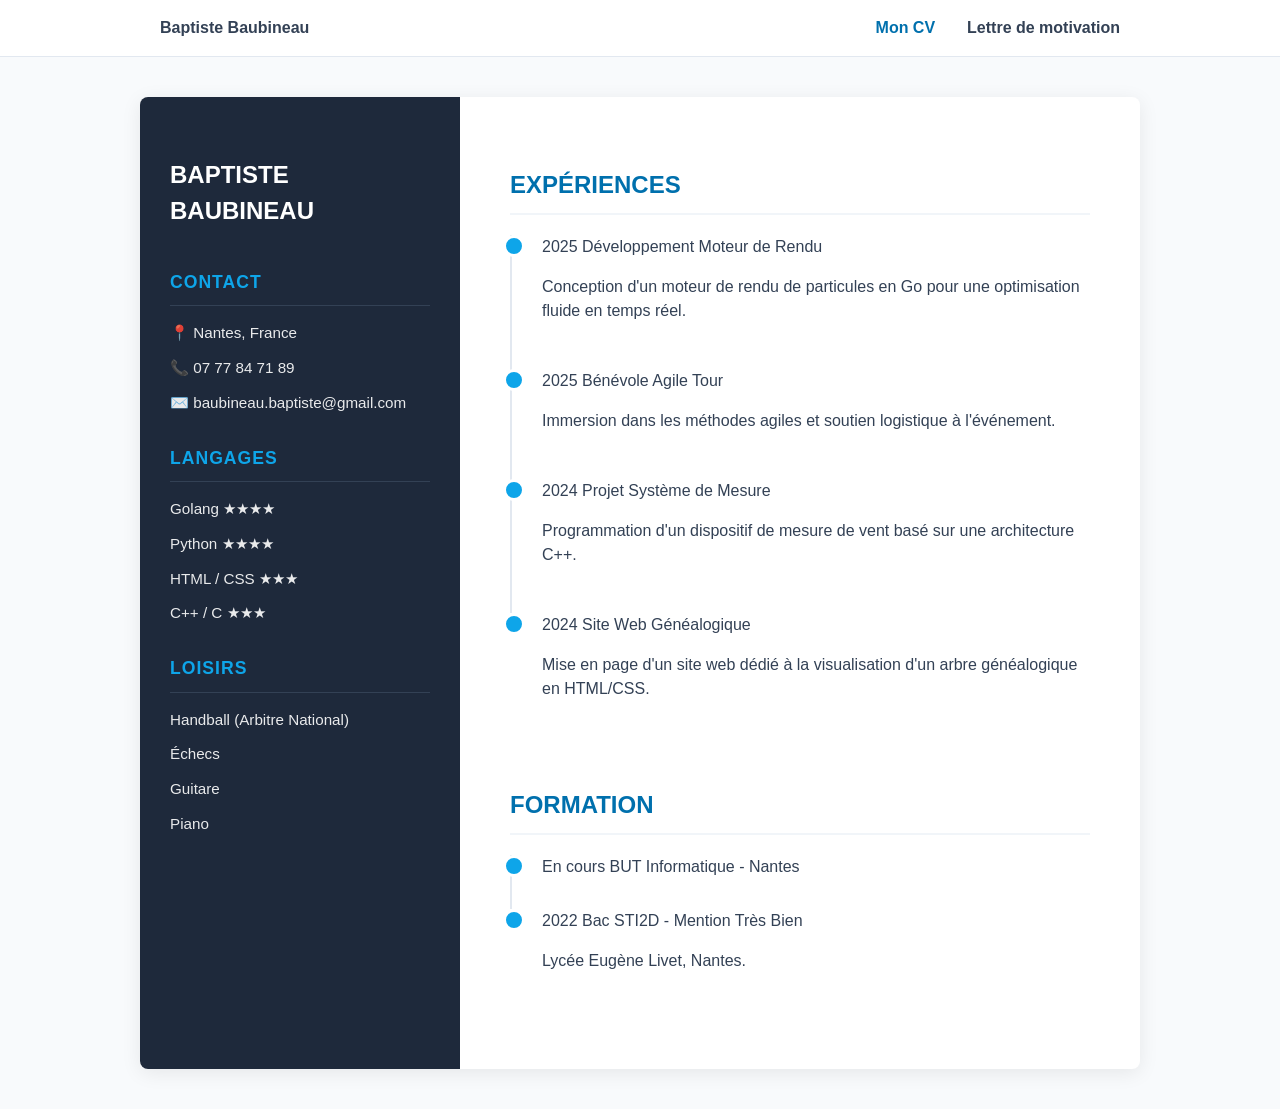
==== index.html @ 8c9caa8f "jfjf" ====
<!DOCTYPE html>
<html lang="fr">
<head>
    <meta charset="UTF-8">
    <title>Baptiste Baubineau - CV</title>
    <link rel="stylesheet" href="style.css">
</head>
<body>
    <nav class="navbar">
        <div class="nav-container">
            <strong>Baptiste Baubineau</strong>
            <ul class="nav-links">
                <li><a href="index.html" class="active">Mon CV</a></li>
                <li><a href="lettre.html">Lettre de motivation</a></li>
            </ul>
        </div>
    </nav>

    <div class="cv-container">
        <aside class="sidebar">
            <h1 style="font-size: 1.5rem; margin-bottom: 40px;">BAPTISTE BAUBINEAU</h1>
            
            <h2>Contact</h2>
            <ul>
                <li>📍 Nantes, France</li>
                <li>📞 07 77 84 71 89</li>
                <li>✉️ baubineau.baptiste@gmail.com</li>
            </ul>

            <h2>Langages</h2>
            <ul>
                <li>Golang ★★★★</li>
                <li>Python ★★★★</li>
                <li>HTML / CSS ★★★</li>
                <li>C++ / C ★★★</li>
            </ul>

            <h2>Loisirs</h2>
            <ul>
                <li>Handball (Arbitre National)</li>
                <li>Échecs</li>
                <li>Guitare </li>
                <li>Piano</li>
            </ul>
        </aside>

        <main class="main-content">
            <section>
                <h2 style="color: var(--primary); border-bottom: 2px solid #f1f5f9; padding-bottom: 10px;">EXPÉRIENCES</h2>
                <div class="timeline">
                    <div class="timeline-item">
                        <span class="timeline-date">2025</span>
                        <span class="timeline-title">Développement Moteur de Rendu</span>
                        <p>Conception d'un moteur de rendu de particules en Go pour une optimisation fluide en temps réel.</p>
                    </div>
                    <div class="timeline-item">
                        <span class="timeline-date">2025</span>
                        <span class="timeline-title">Bénévole Agile Tour</span>
                        <p>Immersion dans les méthodes agiles et soutien logistique à l'événement.</p>
                    </div>
                    <div class="timeline-item">
                        <span class="timeline-date">2024</span>
                        <span class="timeline-title">Projet Système de Mesure</span>
                        <p>Programmation d'un dispositif de mesure de vent basé sur une architecture C++.</p>
                    </div>
                    <div class="timeline-item">
                        <span class="timeline-date">2024</span>
                        <span class="timeline-title">Site Web Généalogique</span>
                        <p>Mise en page d'un site web dédié à la visualisation d'un arbre généalogique en HTML/CSS.</p>
                    </div>
                </div>
            </section>

            <section style="margin-top: 40px;">
                <h2 style="color: var(--primary); border-bottom: 2px solid #f1f5f9; padding-bottom: 10px;">FORMATION</h2>
                <div class="timeline">
                    <div class="timeline-item">
                        <span class="timeline-date">En cours</span>
                        <span class="timeline-title">BUT Informatique - Nantes</span>
                    </div>
                    <div class="timeline-item">
                        <span class="timeline-date">2022</span>
                        <span class="timeline-title">Bac STI2D - Mention Très Bien</span>
                        <p>Lycée Eugène Livet, Nantes.</p>
                    </div>
                </div>
            </section>
        </main>
    </div>
</body>
</html>
---- style.css ----
:root {
    --primary: #0070ad;
    --dark-bg: #1e293b;
    --text-main: #334155;
    --text-light: #ffffff;
    --accent: #0ea5e9;
    --border-color: #e2e8f0;
}

* { box-sizing: border-box; }

body {
    font-family: 'Segoe UI', Roboto, Helvetica, Arial, sans-serif;
    line-height: 1.5;
    margin: 0;
    background-color: #f8fafc;
    color: var(--text-main);
}

/* Navigation */
.navbar {
    background: white;
    border-bottom: 1px solid var(--border-color);
    padding: 1rem 0;
    position: sticky;
    top: 0;
    z-index: 100;
}

.nav-container {
    max-width: 1000px;
    margin: 0 auto;
    display: flex;
    justify-content: space-between;
    padding: 0 20px;
}

.nav-links {
    list-style: none;
    display: flex;
    gap: 2rem;
    margin: 0;
}

.nav-links a {
    text-decoration: none;
    color: var(--text-main);
    font-weight: 600;
}

.active { color: var(--primary) !important; }

/* Container CV */
.cv-container {
    max-width: 1000px;
    margin: 40px auto;
    display: grid;
    grid-template-columns: 320px 1fr;
    background: white;
    box-shadow: 0 4px 20px rgba(0,0,0,0.08);
    border-radius: 8px;
    overflow: hidden;
}

/* Sidebar */
.sidebar {
    background: var(--dark-bg);
    color: white;
    padding: 40px 30px;
}

.sidebar h2 {
    font-size: 1.1rem;
    text-transform: uppercase;
    letter-spacing: 1px;
    border-bottom: 1px solid #334155;
    padding-bottom: 10px;
    margin-top: 30px;
    color: var(--accent);
}

.sidebar ul { list-style: none; padding: 0; }
.sidebar li { margin-bottom: 12px; font-size: 0.95rem; opacity: 0.9; }

/* Main Content */
.main-content { padding: 50px; }
.main-content h1 { font-size: 2.5rem; margin-top: 0; color: var(--dark-bg); }

/* Correction de la Frise Chronologique */
.timeline {
    margin-top: 20px;
}

.timeline-item {
    position: relative;
    padding-left: 30px;
    padding-bottom: 30px;
    border-left: 2px solid var(--border-color); /* Le trait */
}

/* On enlève la bordure du dernier élément pour que le trait ne dépasse pas */
.timeline-item:last-child {
    border-left: 2px solid transparent;
}

/* Le rond sur la frise */
.timeline-item::before {
    content: '';
    position: absolute;
    left: -9px; /* Centré sur le trait de 2px */
    top: 0;
    width: 16px;
    height: 16px;
    background: var(--accent);
    border-radius: 50%;
    border: 3px solid white;
    z
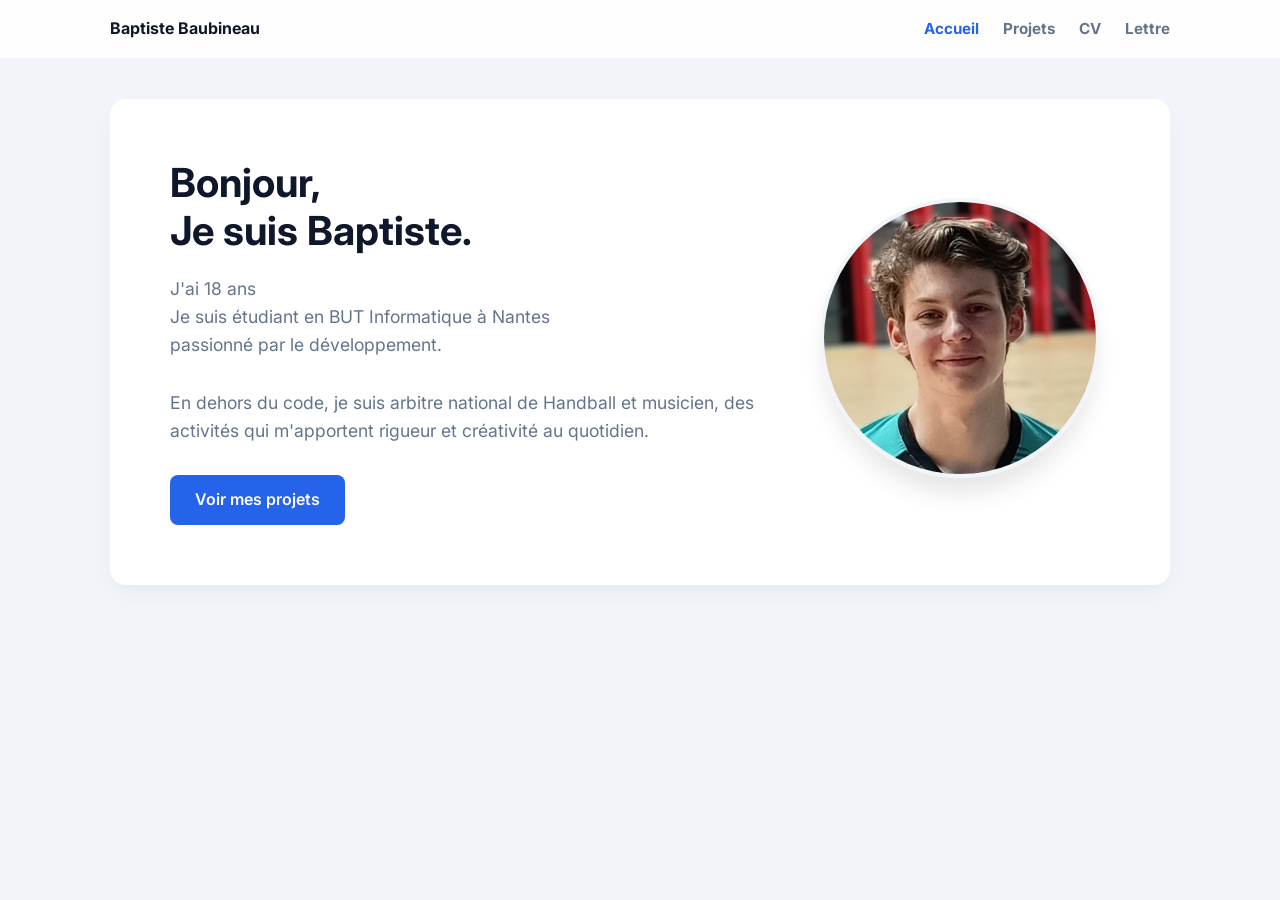
==== commit 0bfeb9a3: "v2" ====
--- a/index.html
+++ b/index.html
@@ -2,90 +2,38 @@
 <html lang="fr">
 <head>
     <meta charset="UTF-8">
-    <title>Baptiste Baubineau - CV</title>
+    <meta name="viewport" content="width=device-width, initial-scale=1.0">
+    <title>Baptiste Baubineau - Portfolio</title>
     <link rel="stylesheet" href="style.css">
+    <link href="https://fonts.googleapis.com/css2?family=Inter:wght@300;400;600;700&display=swap" rel="stylesheet">
 </head>
 <body>
     <nav class="navbar">
         <div class="nav-container">
-            <strong>Baptiste Baubineau</strong>
+            <span class="logo"><strong>Baptiste Baubineau</strong></span>
             <ul class="nav-links">
-                <li><a href="index.html" class="active">Mon CV</a></li>
-                <li><a href="lettre.html">Lettre de motivation</a></li>
+                <li><a href="index.html" class="active"><strong>Accueil</strong></a></li>
+                <li><a href="projets.html"><strong>Projets</strong></a></li>
+                <li><a href="cv.html"><strong>CV</strong></a></li>
+                <li><a href="lettre.html"><strong>Lettre</strong></a></li>
             </ul>
         </div>
     </nav>
 
-    <div class="cv-container">
-        <aside class="sidebar">
-            <h1 style="font-size: 1.5rem; margin-bottom: 40px;">BAPTISTE BAUBINEAU</h1>
-            
-            <h2>Contact</h2>
-            <ul>
-                <li>📍 Nantes, France</li>
-                <li>📞 07 77 84 71 89</li>
-                <li>✉️ baubineau.baptiste@gmail.com</li>
-            </ul>
-
-            <h2>Langages</h2>
-            <ul>
-                <li>Golang ★★★★</li>
-                <li>Python ★★★★</li>
-                <li>HTML / CSS ★★★</li>
-                <li>C++ / C ★★★</li>
-            </ul>
-
-            <h2>Loisirs</h2>
-            <ul>
-                <li>Handball (Arbitre National)</li>
-                <li>Échecs</li>
-                <li>Guitare </li>
-                <li>Piano</li>
-            </ul>
-        </aside>
-
-        <main class="main-content">
-            <section>
-                <h2 style="color: var(--primary); border-bottom: 2px solid #f1f5f9; padding-bottom: 10px;">EXPÉRIENCES</h2>
-                <div class="timeline">
-                    <div class="timeline-item">
-                        <span class="timeline-date">2025</span>
-                        <span class="timeline-title">Développement Moteur de Rendu</span>
-                        <p>Conception d'un moteur de rendu de particules en Go pour une optimisation fluide en temps réel.</p>
-                    </div>
-                    <div class="timeline-item">
-                        <span class="timeline-date">2025</span>
-                        <span class="timeline-title">Bénévole Agile Tour</span>
-                        <p>Immersion dans les méthodes agiles et soutien logistique à l'événement.</p>
-                    </div>
-                    <div class="timeline-item">
-                        <span class="timeline-date">2024</span>
-                        <span class="timeline-title">Projet Système de Mesure</span>
-                        <p>Programmation d'un dispositif de mesure de vent basé sur une architecture C++.</p>
-                    </div>
-                    <div class="timeline-item">
-                        <span class="timeline-date">2024</span>
-                        <span class="timeline-title">Site Web Généalogique</span>
-                        <p>Mise en page d'un site web dédié à la visualisation d'un arbre généalogique en HTML/CSS.</p>
-                    </div>
-                </div>
-            </section>
-
-            <section style="margin-top: 40px;">
-                <h2 style="color: var(--primary); border-bottom: 2px solid #f1f5f9; padding-bottom: 10px;">FORMATION</h2>
-                <div class="timeline">
-                    <div class="timeline-item">
-                        <span class="timeline-date">En cours</span>
-                        <span class="timeline-title">BUT Informatique - Nantes</span>
-                    </div>
-                    <div class="timeline-item">
-                        <span class="timeline-date">2022</span>
-                        <span class="timeline-title">Bac STI2D - Mention Très Bien</span>
-                        <p>Lycée Eugène Livet, Nantes.</p>
-                    </div>
-                </div>
-            </section>
-        </main>
+    <div class="full-width-wrapper">
+        <section class="hero-section">
+            <div class="hero-text">
+                <h1>Bonjour,<br>Je suis Baptiste.</h1>
+                <p>J'ai 18 ans <br>Je suis étudiant en BUT Informatique à Nantes<br> passionné par le développement.</p>
+                <p>
+                    En dehors du code, je suis arbitre national de Handball et musicien, des activités qui m'apportent rigueur et créativité au quotidien.
+                </p>
+                <a href="projets.html" class="btn">Voir mes projets</a>
+            </div>
+            <div class="hero-image">
+                <img src="pp.jpg" alt="Baptiste Baubineau" class="hero-img-circle">
+            </div>
+        </section>
     </div>
 </body>
 </html>
--- a/style.css
+++ b/style.css
@@ -1,26 +1,32 @@
 :root {
-    --primary: #0070ad;
-    --dark-bg: #1e293b;
-    --text-main: #334155;
-    --text-light: #ffffff;
-    --accent: #0ea5e9;
-    --border-color: #e2e8f0;
-}
-
-* { box-sizing: border-box; }
+    --primary: #2563eb;
+    --primary-dark: #1e40af;
+    --bg-body: #f1f5f9;
+    --bg-card: #ffffff;
+    --text-dark: #0f172a;
+    --text-muted: #64748b;
+    --accent: #3b82f6;
+    --radius: 16px;
+    --shadow: 0 10px 25px -5px rgba(0, 0, 0, 0.05);
+}
+
+* { margin: 0; padding: 0; box-sizing: border-box; }
 
 body {
-    font-family: 'Segoe UI', Roboto, Helvetica, Arial, sans-serif;
-    line-height: 1.5;
-    margin: 0;
-    background-color: #f8fafc;
-    color: var(--text-main);
-}
-
-/* Navigation */
+    font-family: 'Inter', sans-serif;
+    background-color: var(--bg-body);
+    color: var(--text-dark);
+    line-height: 1.6;
+    display: flex;
+    flex-direction: column;
+    min-height: 100vh;
+}
+
+/* Navbar */
 .navbar {
-    background: white;
-    border-bottom: 1px solid var(--border-color);
+    background: rgba(255, 255, 255, 0.9);
+    backdrop-filter: blur(12px);
+    border-bottom: 1px solid rgba(0,0,0,0.05);
     padding: 1rem 0;
     position: sticky;
     top: 0;
@@ -28,90 +34,195 @@
 }
 
 .nav-container {
-    max-width: 1000px;
+    max-width: 1100px;
     margin: 0 auto;
+    padding: 0 20px;
     display: flex;
     justify-content: space-between;
-    padding: 0 20px;
+    align-items: center;
 }
 
 .nav-links {
     list-style: none;
     display: flex;
-    gap: 2rem;
-    margin: 0;
+    gap: 1.5rem;
 }
 
 .nav-links a {
     text-decoration: none;
-    color: var(--text-main);
-    font-weight: 600;
-}
-
-.active { color: var(--primary) !important; }
-
-/* Container CV */
-.cv-container {
-    max-width: 1000px;
+    color: var(--text-muted);
+    font-weight: 500;
+    font-size: 0.95rem;
+    transition: all 0.3s;
+}
+
+.nav-links a.active, .nav-links a:hover { color: var(--primary); }
+
+/* Layout Général */
+.main-wrapper {
+    max-width: 1100px;
     margin: 40px auto;
+    padding: 0 20px;
     display: grid;
     grid-template-columns: 320px 1fr;
+    gap: 30px;
+    flex: 1;
+}
+
+/* Layout spécifique pour les pages pleine largeur (Projets, Accueil) */
+.full-width-wrapper {
+    max-width: 1100px;
+    margin: 40px auto;
+    padding: 0 20px;
+    width: 100%;
+    flex: 1;
+}
+
+/* Profile Card (CV) */
+.profile-card {
+    background: var(--bg-card);
+    border-radius: var(--radius);
+    padding: 30px;
+    box-shadow: var(--shadow);
+    height: fit-content;
+}
+
+.profile-img-container {
+    width: 140px;
+    height: 140px;
+    margin: 0 auto 20px;
+    border-radius: 50%;
+    padding: 5px;
+    border: 2px solid var(--accent);
+    overflow: hidden;
+}
+
+.profile-img {
+    width: 100%;
+    height: 100%;
+    object-fit: cover;
+    border-radius: 50%;
+    background: #e2e8f0;
+}
+
+.profile-header h1 {
+    font-size: 1.4rem;
+    text-align: center;
+    color: var(--text-dark);
+    letter-spacing: -0.5px;
+}
+
+.subtitle {
+    text-align: center;
+    color: var(--primary);
+    font-weight: 600;
+    font-size: 0.85rem;
+    margin-bottom: 25px;
+}
+
+.contact-info .info-item {
+    margin-bottom: 10px;
+    font-size: 0.9rem;
+    display: flex;
+    align-items: center;
+    gap: 10px;
+}
+
+/* Skills */
+.skills-section { margin-top: 30px; }
+.skills-section h3 { font-size: 0.9rem; margin-bottom: 15px; color: var(--text-muted); }
+.skill-item { margin-bottom: 15px; }
+.skill-info { display: flex; justify-content: space-between; font-size: 0.85rem; font-weight: 600; margin-bottom: 6px; }
+.progress-bar { height: 6px; background: #f1f5f9; border-radius: 10px; overflow: hidden; }
+.progress { height: 100%; background: linear-gradient(90deg, var(--primary), var(--accent)); border-radius: 10px; }
+.hobby-list { list-style: none; padding-left: 0; font-size: 0.9rem; }
+.hobby-list li { margin-bottom: 8px; position: relative; padding-left: 20px; }
+.hobby-list li::before { content: '•'; color: var(--primary); position: absolute; left: 0; font-weight: bold; }
+
+/* Cards & Timeline (CV) */
+.card {
+    background: var(--bg-card);
+    border-radius: var(--radius);
+    padding: 40px;
+    box-shadow: var(--shadow);
+    margin-bottom: 30px;
+    transition: transform 0.3s ease;
+}
+.hover-effect:hover { transform: translateY(-5px); }
+.section-title { font-size: 1.2rem; text-transform: uppercase; letter-spacing: 1.5px; color: var(--text-muted); margin-bottom: 30px; display: flex; align-items: center; gap: 15px; }
+.section-title::after { content: ''; height: 2px; flex-grow: 1; background: #f1f5f9; }
+
+.modern-timeline { border-left: 2px solid #f1f5f9; padding-left: 20px; }
+.event { position: relative; padding-bottom: 30px; }
+.event::before { content: ''; position: absolute; left: -29px; top: 5px; width: 12px; height: 12px; background: var(--primary); border: 3px solid white; border-radius: 50%; box-shadow: 0 0 0 2px var(--primary); }
+.event-date { font-weight: 700; color: var(--primary); font-size: 0.9rem; }
+.education-grid .edu-item { padding: 15px; border-radius: 10px; background: #f8fafc; margin-bottom: 15px; }
+
+/* --- NOUVEAUX STYLES --- */
+
+/* Page Accueil (Hero) */
+.hero-section {
+    display: flex;
+    align-items: center;
     background: white;
-    box-shadow: 0 4px 20px rgba(0,0,0,0.08);
-    border-radius: 8px;
-    overflow: hidden;
-}
-
-/* Sidebar */
-.sidebar {
-    background: var(--dark-bg);
-    color: white;
-    padding: 40px 30px;
-}
-
-.sidebar h2 {
-    font-size: 1.1rem;
-    text-transform: uppercase;
-    letter-spacing: 1px;
-    border-bottom: 1px solid #334155;
-    padding-bottom: 10px;
+    padding: 60px;
+    border-radius: var(--radius);
+    box-shadow: var(--shadow);
+    gap: 40px;
+}
+.hero-text { flex: 1; }
+.hero-text h1 { font-size: 2.5rem; margin-bottom: 20px; line-height: 1.2; }
+.hero-text p { font-size: 1.1rem; color: var(--text-muted); margin-bottom: 30px; }
+.hero-image { flex: 0 0 300px; text-align: center; }
+.hero-img-circle { width: 280px; height: 280px; border-radius: 50%; object-fit: cover; border: 4px solid var(--bg-body); box-shadow: 0 20px 25px -5px rgba(0, 0, 0, 0.1); }
+.btn { display: inline-block; background: var(--primary); color: white; padding: 12px 25px; border-radius: 8px; text-decoration: none; font-weight: 600; transition: background 0.3s; }
+.btn:hover { background: var(--primary-dark); }
+
+/* Page Projets (Grille) */
+.projects-grid {
+    display: grid;
+    grid-template-columns: repeat(auto-fit, minmax(300px, 1fr));
+    gap: 30px;
     margin-top: 30px;
-    color: var(--accent);
-}
-
-.sidebar ul { list-style: none; padding: 0; }
-.sidebar li { margin-bottom: 12px; font-size: 0.95rem; opacity: 0.9; }
-
-/* Main Content */
-.main-content { padding: 50px; }
-.main-content h1 { font-size: 2.5rem; margin-top: 0; color: var(--dark-bg); }
-
-/* Correction de la Frise Chronologique */
-.timeline {
-    margin-top: 20px;
-}
-
-.timeline-item {
-    position: relative;
-    padding-left: 30px;
-    padding-bottom: 30px;
-    border-left: 2px solid var(--border-color); /* Le trait */
-}
-
-/* On enlève la bordure du dernier élément pour que le trait ne dépasse pas */
-.timeline-item:last-child {
-    border-left: 2px solid transparent;
-}
-
-/* Le rond sur la frise */
-.timeline-item::before {
-    content: '';
-    position: absolute;
-    left: -9px; /* Centré sur le trait de 2px */
-    top: 0;
-    width: 16px;
-    height: 16px;
-    background: var(--accent);
-    border-radius: 50%;
-    border: 3px solid white;
-    z+}
+.project-card {
+    background: white;
+    border-radius: var(--radius);
+    padding: 30px;
+    box-shadow: var(--shadow);
+    display: flex;
+    flex-direction: column;
+    justify-content: space-between;
+    transition: transform 0.3s;
+}
+.project-card:hover { transform: translateY(-5px); }
+.project-card h3 { font-size: 1.5rem; margin-bottom: 10px; }
+.project-card .tags { display: flex; gap: 10px; margin-bottom: 15px; flex-wrap: wrap; }
+.tag { background: #e0f2fe; color: var(--primary-dark); padding: 4px 10px; border-radius: 20px; font-size: 0.8rem; font-weight: 600; }
+.project-desc { color: var(--text-muted); margin-bottom: 20px; flex-grow: 1; }
+
+/* Page Détail Projet */
+.project-detail-container {
+    background: white;
+    padding: 50px;
+    border-radius: var(--radius);
+    box-shadow: var(--shadow);
+    max-width: 900px;
+    margin: 0 auto;
+}
+.project-header { margin-bottom: 40px; border-bottom: 1px solid #eee; padding-bottom: 20px; }
+.project-meta { display: flex; gap: 20px; color: var(--text-muted); margin-top: 10px; }
+.detail-content { font-size: 1.1rem; line-height: 1.8; color: var(--text-dark); }
+.detail-content p { margin-bottom: 20px; }
+.back-link { display: inline-block; margin-bottom: 20px; color: var(--text-muted); text-decoration: none; }
+.back-link:hover { color: var(--primary); }
+
+/* Lettre */
+.letter-container { max-width: 800px; margin: 40px auto; background: white; padding: 60px; border-radius: var(--radius); box-shadow: var(--shadow); }
+
+@media (max-width: 850px) {
+    .main-wrapper { grid-template-columns: 1fr; }
+    .hero-section { flex-direction: column-reverse; text-align: center; padding: 30px; }
+    .hero-image { flex: auto; }
+    .nav-links { gap: 1rem; }
+}
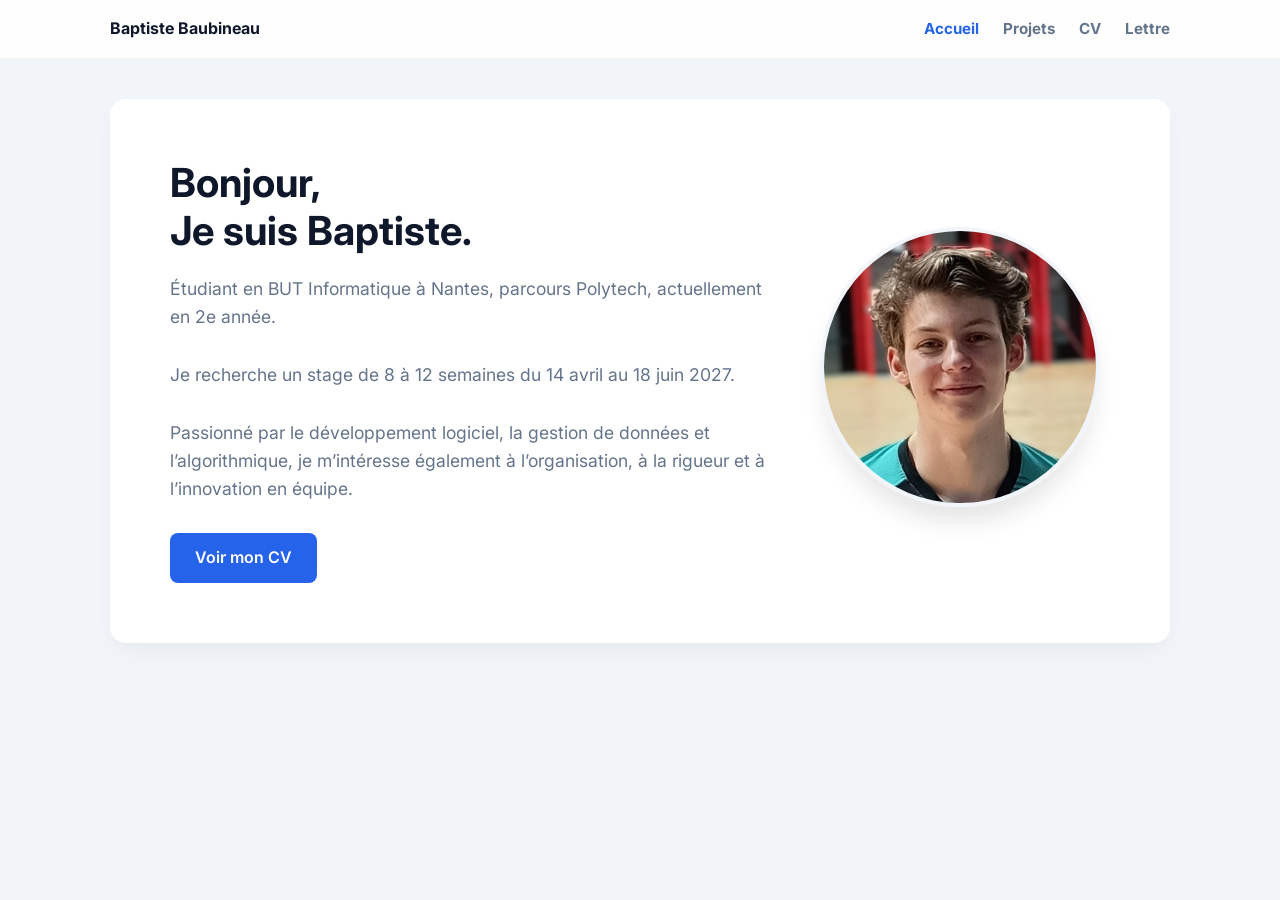
==== commit 41a94839: "Update portfolio with new CV Co-authored-by: Copilot <223556219+Copilot@users.noreply.github.com>" ====
--- a/index.html
+++ b/index.html
@@ -24,11 +24,12 @@
         <section class="hero-section">
             <div class="hero-text">
                 <h1>Bonjour,<br>Je suis Baptiste.</h1>
-                <p>J'ai 18 ans <br>Je suis étudiant en BUT Informatique à Nantes<br> passionné par le développement.</p>
+                <p>Étudiant en BUT Informatique à Nantes, parcours Polytech, actuellement en 2e année.</p>
+                <p>Je recherche un stage de 8 à 12 semaines du 14 avril au 18 juin 2027.</p>
                 <p>
-                    En dehors du code, je suis arbitre national de Handball et musicien, des activités qui m'apportent rigueur et créativité au quotidien.
+                    Passionné par le développement logiciel, la gestion de données et l’algorithmique, je m’intéresse également à l’organisation, à la rigueur et à l’innovation en équipe.
                 </p>
-                <a href="projets.html" class="btn">Voir mes projets</a>
+                <a href="cv.html" class="btn">Voir mon CV</a>
             </div>
             <div class="hero-image">
                 <img src="pp.jpg" alt="Baptiste Baubineau" class="hero-img-circle">
--- a/style.css
+++ b/style.css
@@ -194,6 +194,7 @@
     flex-direction: column;
     justify-content: space-between;
     transition: transform 0.3s;
+    max-width: 400px; 
 }
 .project-card:hover { transform: translateY(-5px); }
 .project-card h3 { font-size: 1.5rem; margin-bottom: 10px; }
@@ -225,4 +226,34 @@
     .hero-section { flex-direction: column-reverse; text-align: center; padding: 30px; }
     .hero-image { flex: auto; }
     .nav-links { gap: 1rem; }
+}
+
+.pdf-wrapper {
+    width: min(1100px, 100%);
+    margin: 30px auto;
+    padding: 0 20px;
+    flex: 1;
+}
+
+.cv-pdf {
+    display: block;
+    width: 100%;
+    height: calc(100vh - 150px);
+    min-height: 600px;
+    border: 0;
+    border-radius: var(--radius);
+    background: white;
+    box-shadow: var(--shadow);
+}
+
+/* Ajustement pour les petits écrans */
+@media (max-width: 850px) {
+    .pdf-wrapper {
+        margin: 20px auto;
+        padding: 0 12px;
+    }
+    .cv-pdf {
+        height: calc(100vh - 110px);
+        min-height: 500px;
+    }
 }
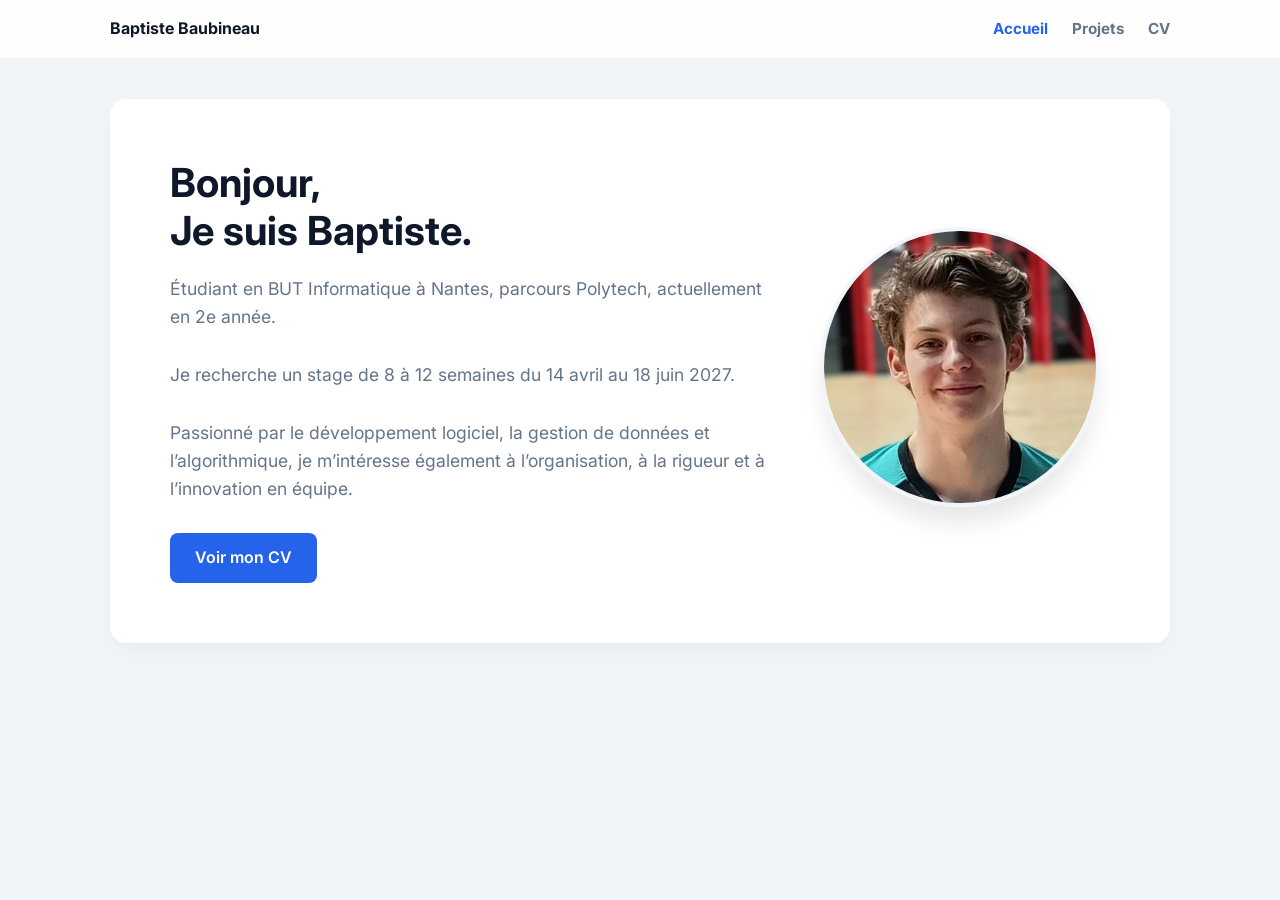
==== commit ec877e99: "Remove motivation letter and simplify CV display Co-authored-by: Copilot <223556219+Copilot@users.no" ====
--- a/index.html
+++ b/index.html
@@ -15,7 +15,6 @@
                 <li><a href="index.html" class="active"><strong>Accueil</strong></a></li>
                 <li><a href="projets.html"><strong>Projets</strong></a></li>
                 <li><a href="cv.html"><strong>CV</strong></a></li>
-                <li><a href="lettre.html"><strong>Lettre</strong></a></li>
             </ul>
         </div>
     </nav>
--- a/style.css
+++ b/style.css
@@ -218,9 +218,6 @@
 .back-link { display: inline-block; margin-bottom: 20px; color: var(--text-muted); text-decoration: none; }
 .back-link:hover { color: var(--primary); }
 
-/* Lettre */
-.letter-container { max-width: 800px; margin: 40px auto; background: white; padding: 60px; border-radius: var(--radius); box-shadow: var(--shadow); }
-
 @media (max-width: 850px) {
     .main-wrapper { grid-template-columns: 1fr; }
     .hero-section { flex-direction: column-reverse; text-align: center; padding: 30px; }
@@ -230,30 +227,22 @@
 
 .pdf-wrapper {
     width: min(1100px, 100%);
-    margin: 30px auto;
-    padding: 0 20px;
+    margin: 0 auto;
     flex: 1;
 }
 
-.cv-pdf {
+.cv-preview-link {
+    display: block;
+}
+
+.cv-preview {
     display: block;
     width: 100%;
-    height: calc(100vh - 150px);
-    min-height: 600px;
-    border: 0;
-    border-radius: var(--radius);
-    background: white;
-    box-shadow: var(--shadow);
-}
-
-/* Ajustement pour les petits écrans */
+    height: auto;
+}
+
 @media (max-width: 850px) {
     .pdf-wrapper {
-        margin: 20px auto;
-        padding: 0 12px;
-    }
-    .cv-pdf {
-        height: calc(100vh - 110px);
-        min-height: 500px;
+        margin: 0 auto;
     }
 }
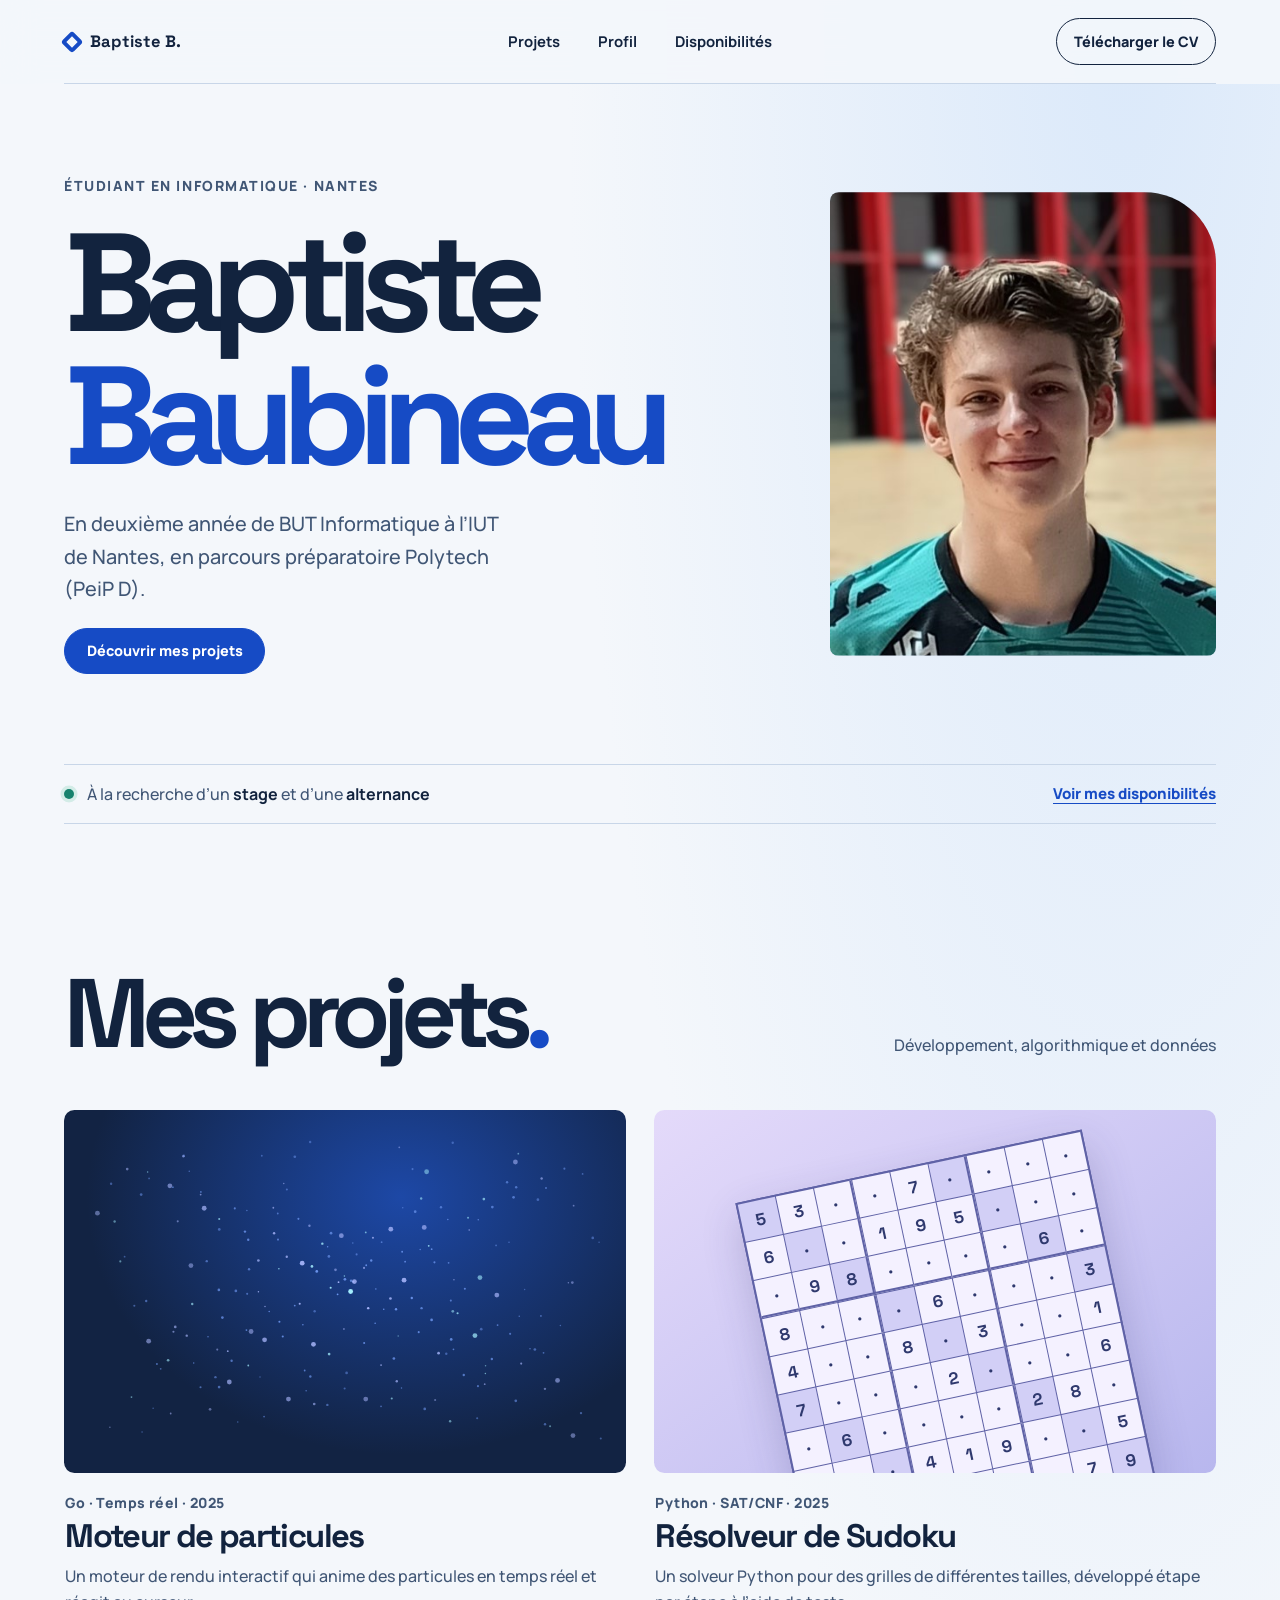
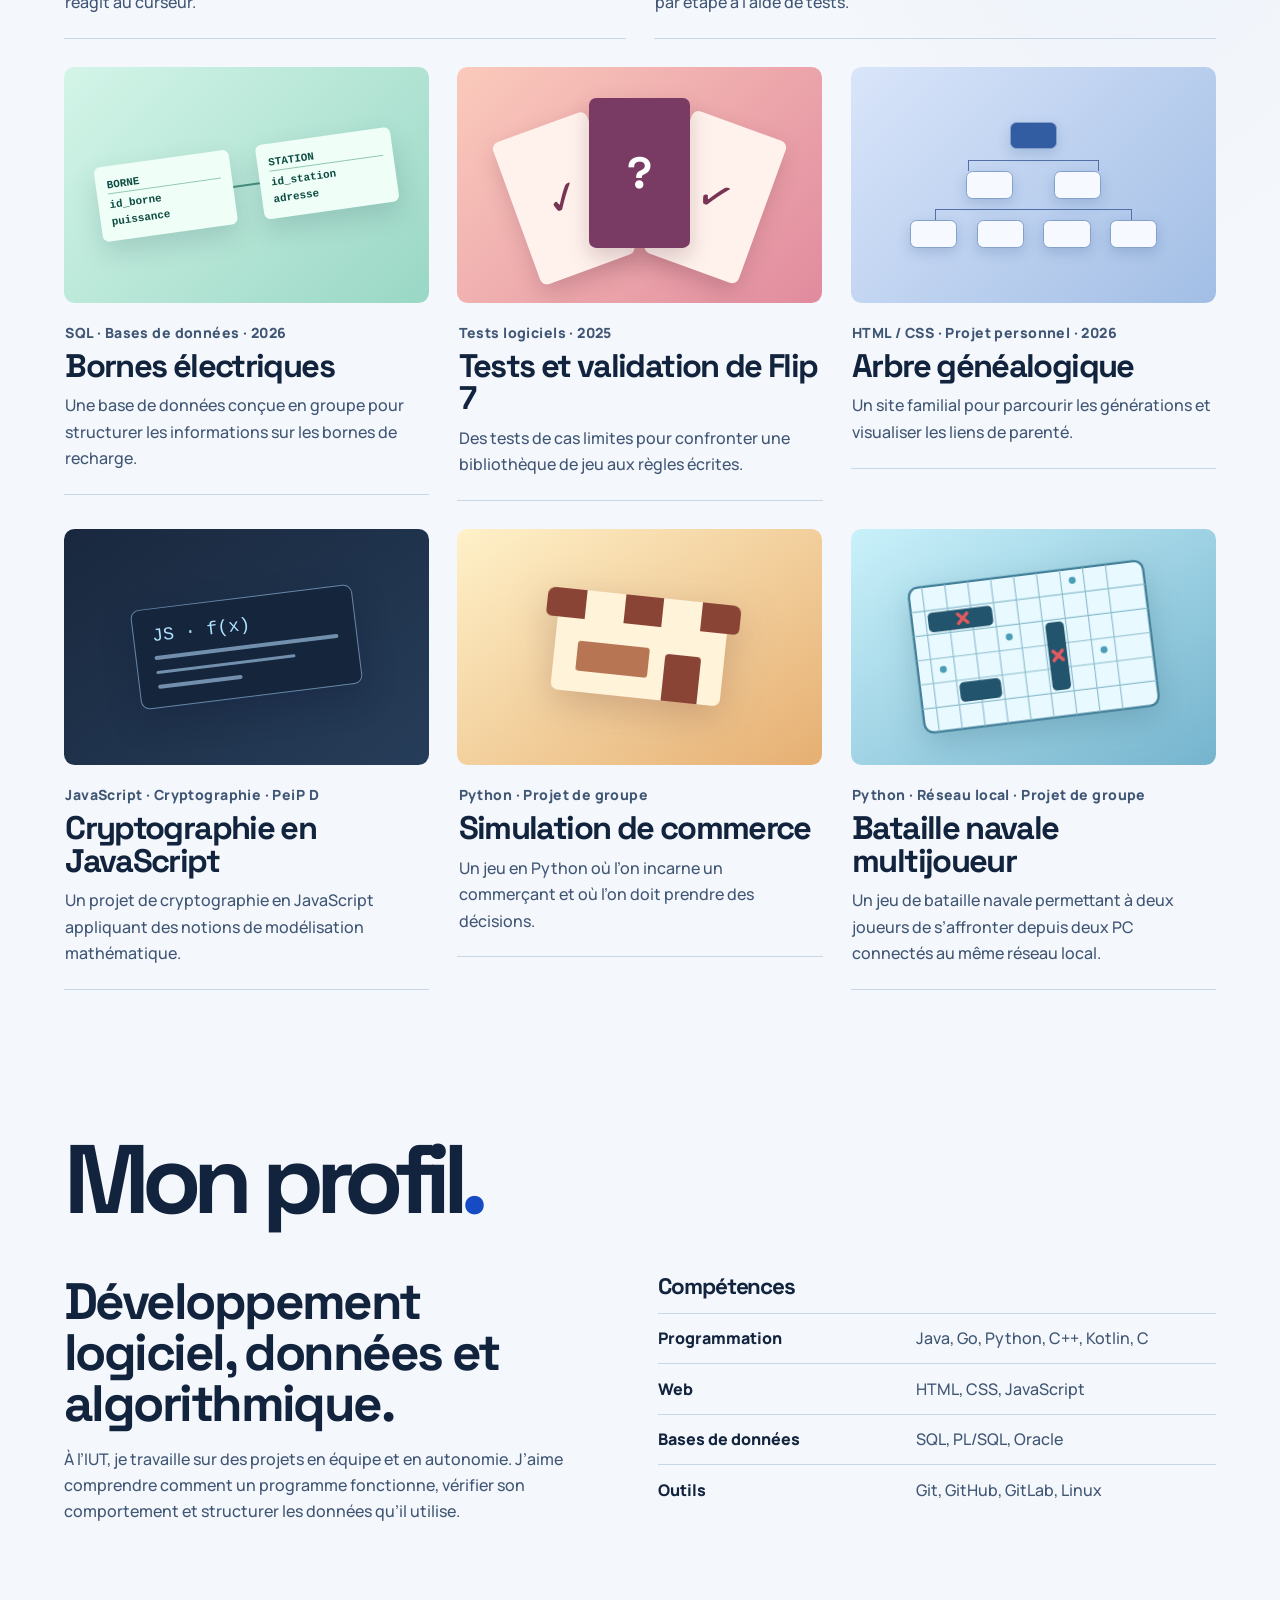
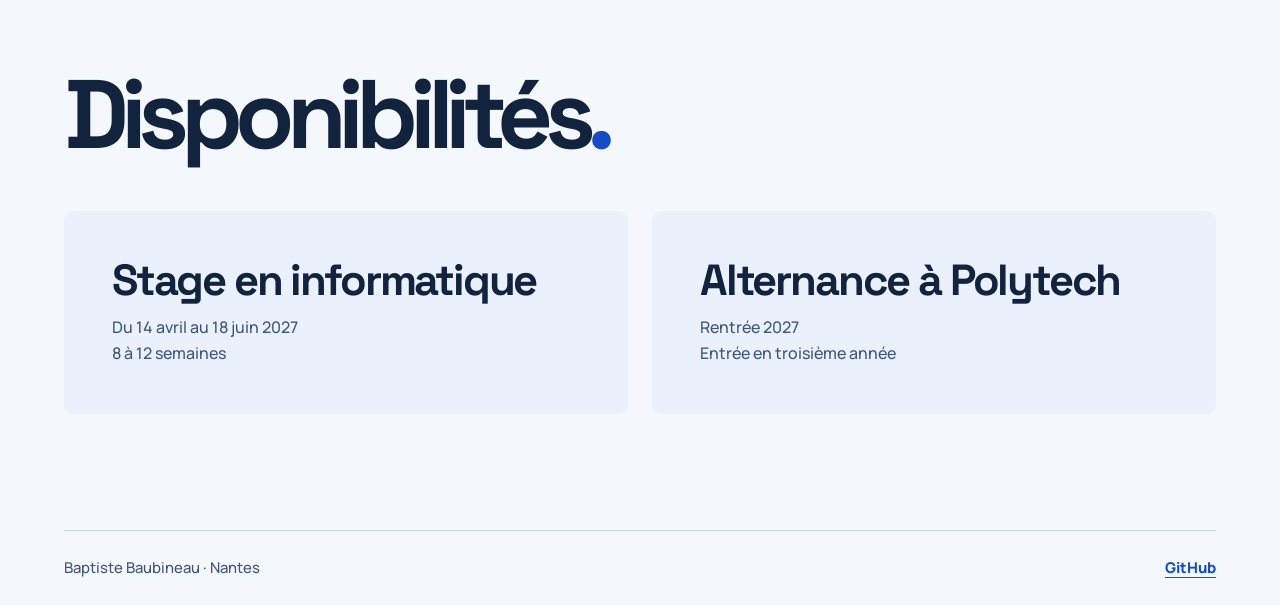
==== commit 743c299b: "Restaurer la version modernisée du portfolio en conservant la vidéo" ====
--- a/index.html
+++ b/index.html
@@ -1,39 +1,175 @@
-<!DOCTYPE html>
+<!doctype html>
 <html lang="fr">
 <head>
-    <meta charset="UTF-8">
-    <meta name="viewport" content="width=device-width, initial-scale=1.0">
-    <title>Baptiste Baubineau - Portfolio</title>
-    <link rel="stylesheet" href="style.css">
-    <link href="https://fonts.googleapis.com/css2?family=Inter:wght@300;400;600;700&display=swap" rel="stylesheet">
+    <meta charset="utf-8">
+    <meta name="viewport" content="width=device-width, initial-scale=1">
+    <meta name="description" content="Portfolio de Baptiste Baubineau, étudiant en BUT Informatique à Nantes. Projets de développement, données et algorithmique.">
+    <title>Baptiste Baubineau · Portfolio</title>
+    <link rel="preconnect" href="https://fonts.googleapis.com">
+    <link rel="preconnect" href="https://fonts.gstatic.com" crossorigin>
+    <link rel="stylesheet" href="https://fonts.googleapis.com/css2?family=Manrope:wght@400;500;600;700;800&family=Space+Grotesk:wght@400;500;600;700&display=swap">
+    <link rel="stylesheet" href="style.css?v=20261125-projets">
+    <script src="animations.js?v=20261124" defer></script>
 </head>
 <body>
-    <nav class="navbar">
-        <div class="nav-container">
-            <span class="logo"><strong>Baptiste Baubineau</strong></span>
-            <ul class="nav-links">
-                <li><a href="index.html" class="active"><strong>Accueil</strong></a></li>
-                <li><a href="projets.html"><strong>Projets</strong></a></li>
-                <li><a href="cv.html"><strong>CV</strong></a></li>
-            </ul>
+    <a class="skip" href="#contenu">Aller au contenu</a>
+    <header class="site-header">
+        <div class="shell topbar">
+            <a class="wordmark" href="index.html" aria-label="Baptiste Baubineau, accueil"><span aria-hidden="true"></span> Baptiste B.</a>
+            <nav aria-label="Navigation principale">
+                <a href="#projets">Projets</a>
+                <a href="#profil">Profil</a>
+                <a href="#disponibilites">Disponibilités</a>
+            </nav>
+            <a class="button button--cv" href="CV.pdf" download="CV-Baptiste-Baubineau.pdf">Télécharger le CV</a>
         </div>
-    </nav>
-
-    <div class="full-width-wrapper">
-        <section class="hero-section">
-            <div class="hero-text">
-                <h1>Bonjour,<br>Je suis Baptiste.</h1>
-                <p>Étudiant en BUT Informatique à Nantes, parcours Polytech, actuellement en 2e année.</p>
-                <p>Je recherche un stage de 8 à 12 semaines du 14 avril au 18 juin 2027.</p>
-                <p>
-                    Passionné par le développement logiciel, la gestion de données et l’algorithmique, je m’intéresse également à l’organisation, à la rigueur et à l’innovation en équipe.
-                </p>
-                <a href="cv.html" class="btn">Voir mon CV</a>
+    </header>
+    <main id="contenu" class="shell">
+        <section class="hero" aria-labelledby="titre">
+            <div class="hero-copy">
+                <p class="meta hero-role">Étudiant en informatique · Nantes</p>
+                <h1 id="titre"><span><span>Baptiste</span></span> <span><span>Baubineau</span></span></h1>
+                <p class="hero-summary">En deuxième année de BUT Informatique à l’IUT de Nantes, en parcours préparatoire Polytech (PeiP D).</p>
+                <a class="button button--primary" href="#projets">Découvrir mes projets</a>
             </div>
-            <div class="hero-image">
-                <img src="pp.jpg" alt="Baptiste Baubineau" class="hero-img-circle">
+            <figure class="hero-portrait">
+                <img src="pp.jpg" alt="Portrait de Baptiste Baubineau" fetchpriority="high">
+            </figure>
+        </section>
+        <aside class="availability-strip" aria-label="Recherche professionnelle">
+            <span class="status-dot" aria-hidden="true"></span>
+            <p>À la recherche d’un <strong>stage</strong> et d’une <strong>alternance</strong></p>
+            <a href="#disponibilites">Voir mes disponibilités</a>
+        </aside>
+        <section id="projets" class="page-section">
+            <header class="section-head" data-reveal>
+                <h2>Mes projets<span>.</span></h2>
+                <p>Développement, algorithmique et données</p>
+            </header>
+        <div class="project-grid">
+            <article class="project-card" data-reveal>
+                <a class="project-link" href="projet-moteur.html">
+                    <div class="art art--particles" aria-hidden="true"><canvas data-particles></canvas></div>
+                    <div class="project-copy">
+                        <p class="meta">Go · Temps réel · 2025</p>
+                        <h3>Moteur de particules</h3>
+                        <p>Un moteur de rendu interactif qui anime des particules en temps réel et réagit au curseur.</p>
+                    </div>
+                </a>
+            </article>
+            <article class="project-card" data-reveal>
+                <a class="project-link" href="projet-sudoku.html">
+                    <div class="art art--sudoku" aria-hidden="true"><div class="sudoku-board"><span>5</span><span>3</span><span>·</span><span>·</span><span>7</span><span>·</span><span>·</span><span>·</span><span>·</span><span>6</span><span>·</span><span>·</span><span>1</span><span>9</span><span>5</span><span>·</span><span>·</span><span>·</span><span>·</span><span>9</span><span>8</span><span>·</span><span>·</span><span>·</span><span>·</span><span>6</span><span>·</span><span>8</span><span>·</span><span>·</span><span>·</span><span>6</span><span>·</span><span>·</span><span>·</span><span>3</span><span>4</span><span>·</span><span>·</span><span>8</span><span>·</span><span>3</span><span>·</span><span>·</span><span>1</span><span>7</span><span>·</span><span>·</span><span>·</span><span>2</span><span>·</span><span>·</span><span>·</span><span>6</span><span>·</span><span>6</span><span>·</span><span>·</span><span>·</span><span>·</span><span>2</span><span>8</span><span>·</span><span>·</span><span>·</span><span>·</span><span>4</span><span>1</span><span>9</span><span>·</span><span>·</span><span>5</span><span>·</span><span>·</span><span>·</span><span>·</span><span>8</span><span>·</span><span>·</span><span>7</span><span>9</span></div></div>
+                    <div class="project-copy">
+                        <p class="meta">Python · SAT/CNF · 2025</p>
+                        <h3>Résolveur de Sudoku</h3>
+                        <p>Un solveur Python pour des grilles de différentes tailles, développé étape par étape à l’aide de tests.</p>
+                    </div>
+                </a>
+            </article>
+            <article class="project-card" data-reveal>
+                <a class="project-link" href="projet-bdd.html">
+                    <div class="art art--sql" aria-hidden="true"><div class="sql-diagram"><div><b>BORNE</b><span>id_borne</span><span>puissance</span></div><i></i><div><b>STATION</b><span>id_station</span><span>adresse</span></div></div></div>
+                    <div class="project-copy">
+                        <p class="meta">SQL · Bases de données · 2026</p>
+                        <h3>Bornes électriques</h3>
+                        <p>Une base de données conçue en groupe pour structurer les informations sur les bornes de recharge.</p>
+                    </div>
+                </a>
+            </article>
+            <article class="project-card" data-reveal>
+                <a class="project-link" href="projet-flip7.html">
+                    <div class="art art--cards" aria-hidden="true"><div class="game-fan"><span>✓</span><span>?</span><span>✓</span></div></div>
+                    <div class="project-copy">
+                        <p class="meta">Tests logiciels · 2025</p>
+                        <h3>Tests et validation de Flip 7</h3>
+                        <p>Des tests de cas limites pour confronter une bibliothèque de jeu aux règles écrites.</p>
+                    </div>
+                </a>
+            </article>
+            <article class="project-card" data-reveal>
+                <a class="project-link" href="projet-genealogie.html">
+                    <div class="art art--tree" aria-hidden="true"><div class="family-diagram"><span></span><div><span></span><span></span></div><div><span></span><span></span><span></span><span></span></div></div></div>
+                    <div class="project-copy">
+                        <p class="meta">HTML / CSS · Projet personnel · 2026</p>
+                        <h3>Arbre généalogique</h3>
+                        <p>Un site familial pour parcourir les générations et visualiser les liens de parenté.</p>
+                    </div>
+                </a>
+            </article>
+            <article class="project-card" data-reveal>
+                <a class="project-link" href="projet-entrainement-python.html">
+                    <div class="art art--training" aria-hidden="true"><div class="training-visual"><code>JS · f(x)</code><span></span><span></span><span></span></div></div>
+                    <div class="project-copy">
+                        <p class="meta">JavaScript · Cryptographie · PeiP D</p>
+                        <h3>Cryptographie en JavaScript</h3>
+                        <p>Un projet de cryptographie en JavaScript appliquant des notions de modélisation mathématique.</p>
+                    </div>
+                </a>
+            </article>
+            <article class="project-card" data-reveal>
+                <a class="project-link" href="projet-commerce.html">
+                    <div class="art art--shop" aria-hidden="true"><div class="shop-visual"><span></span><div><i></i><i></i></div></div></div>
+                    <div class="project-copy">
+                        <p class="meta">Python · Projet de groupe</p>
+                        <h3>Simulation de commerce</h3>
+                        <p>Un jeu en Python où l’on incarne un commerçant et où l’on doit prendre des décisions.</p>
+                    </div>
+                </a>
+            </article>
+            <article class="project-card" data-reveal>
+                <a class="project-link" href="projet-bataille-navale.html">
+                    <div class="art art--naval" aria-hidden="true"><svg class="naval-visual" viewBox="0 0 240 150" fill="none"><rect x="18" y="12" width="204" height="126" rx="8" fill="#e8faff" stroke="#427f99" stroke-width="2"/><g stroke="#8ebdce" stroke-width="1"><path d="M30 12v126"/><path d="M50 12v126"/><path d="M70 12v126"/><path d="M90 12v126"/><path d="M110 12v126"/><path d="M130 12v126"/><path d="M150 12v126"/><path d="M170 12v126"/><path d="M190 12v126"/><path d="M18 33h204"/><path d="M18 54h204"/><path d="M18 75h204"/><path d="M18 96h204"/><path d="M18 117h204"/></g><rect x="32" y="35" width="56" height="17" rx="4" fill="#22546d"/><rect x="132" y="56" width="16" height="59" rx="4" fill="#22546d"/><rect x="52" y="98" width="36" height="17" rx="4" fill="#22546d"/><g stroke="#e15a5e" stroke-width="3" stroke-linecap="round"><path d="m58 39 8 8m0-8-8 8"/><path d="m136 81 8 8m0-8-8 8"/></g><g fill="#4b9db7"><circle cx="100" cy="64" r="3"/><circle cx="180" cy="85" r="3"/><circle cx="160" cy="22" r="3"/><circle cx="40" cy="85" r="3"/></g></svg></div>
+                    <div class="project-copy">
+                        <p class="meta">Python · Réseau local · Projet de groupe</p>
+                        <h3>Bataille navale multijoueur</h3>
+                        <p>Un jeu de bataille navale permettant à deux joueurs de s’affronter depuis deux PC connectés au même réseau local.</p>
+                    </div>
+                </a>
+            </article>
+        </div>
+        </section>
+        <section id="profil" class="page-section">
+            <header class="section-head" data-reveal>
+                <h2>Mon profil<span>.</span></h2>
+            </header>
+            <div class="profile-layout">
+                <div class="profile-copy" data-reveal>
+                    <h3>Développement logiciel, données et algorithmique.</h3>
+                    <p>À l’IUT, je travaille sur des projets en équipe et en autonomie. J’aime comprendre comment un programme fonctionne, vérifier son comportement et structurer les données qu’il utilise.</p>
+                </div>
+                <div class="skills" data-reveal>
+                    <h3>Compétences</h3>
+                    <dl>
+                        <div><dt>Programmation</dt><dd>Java, Go, Python, C++, Kotlin, C</dd></div>
+                        <div><dt>Web</dt><dd>HTML, CSS, JavaScript</dd></div>
+                        <div><dt>Bases de données</dt><dd>SQL, PL/SQL, Oracle</dd></div>
+                        <div><dt>Outils</dt><dd>Git, GitHub, GitLab, Linux</dd></div>
+                    </dl>
+                </div>
             </div>
         </section>
-    </div>
+        <section id="disponibilites" class="page-section">
+            <header class="section-head" data-reveal>
+                <h2>Disponibilités<span>.</span></h2>
+            </header>
+            <div class="availability-grid">
+                <article data-reveal>
+                    <h3>Stage en informatique</h3>
+                    <p>Du 14 avril au 18 juin 2027</p>
+                    <p>8 à 12 semaines</p>
+                </article>
+                <article data-reveal>
+                    <h3>Alternance à Polytech</h3>
+                    <p>Rentrée 2027</p>
+                    <p>Entrée en troisième année</p>
+                </article>
+            </div>
+        </section>
+    </main>
+    <footer class="shell site-footer">
+        <span>Baptiste Baubineau · Nantes</span>
+        <a href="https://github.com/ELCAZADOR4">GitHub</a>
+    </footer>
 </body>
-</html>+</html>
--- a/style.css
+++ b/style.css
@@ -1,248 +1,307 @@
 :root {
-    --primary: #2563eb;
-    --primary-dark: #1e40af;
-    --bg-body: #f1f5f9;
-    --bg-card: #ffffff;
-    --text-dark: #0f172a;
-    --text-muted: #64748b;
-    --accent: #3b82f6;
-    --radius: 16px;
-    --shadow: 0 10px 25px -5px rgba(0, 0, 0, 0.05);
+    --bg-body: #f4f7fb;
+    --ink: #12233e;
+    --muted: #405675;
+    --blue: #164bc5;
+    --line: #c8d6e8;
+    --surface: #eaf1fc;
+    --display: 'Space Grotesk', system-ui, sans-serif;
+    --ease: cubic-bezier(.22, 1, .36, 1);
+}
+*, *::before, *::after { box-sizing: border-box; }
+html { scroll-behavior: smooth; }
+body {
+    margin: 0;
+    min-height: 100vh;
+    color: var(--ink);
+    background: radial-gradient(ellipse at 88% 0%, #dbe9fa 0, transparent 35rem), var(--bg-body);
+    font: 500 1rem/1.65 'Manrope', system-ui, sans-serif;
+}
+h1, h2, h3, p, figure, dl, dd { margin: 0; }
+h1, h2, h3 { font-family: var(--display); line-height: 1; letter-spacing: -.05em; }
+a { color: inherit; }
+a:focus-visible { outline: 3px solid var(--blue); outline-offset: 5px; }
+[id] { scroll-margin-top: 10rem; }
+.shell { width: min(100% - clamp(2rem, 10vw, 10rem), 88rem); margin-inline: auto; }
+.skip {
+    position: fixed; z-index: 4; top: 1rem; left: 1rem; padding: .5rem 1rem;
+    color: white; background: var(--ink); transform: translateY(-200%);
+}
+.skip:focus { transform: none; }
+.site-header {
+    position: sticky; top: 0; z-index: 3;
+    background: #f4f7fbea;
+    backdrop-filter: blur(18px);
+}
+.topbar {
+    display: grid; grid-template-columns: 1fr auto 1fr; align-items: center;
+    gap: 1rem; min-height: 5.25rem; border-bottom: 1px solid var(--line);
+}
+.wordmark {
+    display: inline-flex; align-items: center; gap: .65rem; justify-self: start;
+    font: 700 1.03rem var(--display); text-decoration: none; white-space: nowrap;
+}
+.wordmark span {
+    width: 1rem; aspect-ratio: 1; border: .29rem solid var(--blue);
+    transform: rotate(45deg); border-radius: .2rem;
+}
+.topbar nav { display: flex; gap: clamp(1rem, 3vw, 2.8rem); }
+.topbar nav a, .text-link, .back-link, .site-footer a, .availability-strip a {
+    text-decoration-thickness: 1px; text-underline-offset: .26em;
+}
+.topbar nav a { font-weight: 700; font-size: .93rem; text-decoration-color: transparent; }
+.topbar nav a:is(:hover, :focus-visible) { color: var(--blue); text-decoration-color: currentColor; }
+.button {
+    display: inline-flex; align-items: center; justify-content: center;
+    min-height: 2.8rem; padding: .65rem 1.05rem; white-space: nowrap;
+    border: 1px solid var(--ink); border-radius: 2rem; text-decoration: none;
+    font-size: .9rem; font-weight: 800;
+    transition: color 200ms, background-color 200ms, border-color 200ms, transform 300ms var(--ease);
+}
+.topbar .button { justify-self: end; }
+.button--cv:hover { color: white; background-color: var(--ink); transform: translateY(-2px); }
+.button--primary { background: var(--blue); border-color: var(--blue); color: #fff; padding-inline: 1.35rem; }
+.button--primary:hover { background: var(--ink); border-color: var(--ink); transform: translateY(-2px); }
+.hero {
+    display: grid; grid-template-columns: minmax(0, 1fr) minmax(0, .55fr); align-items: center;
+    gap: clamp(1.5rem, 5vw, 5.5rem); padding-block: clamp(3rem, 7vw, 7.25rem);
+}
+.meta { color: var(--muted); font-size: .875rem; font-weight: 800; letter-spacing: .03em; }
+.hero-role { text-transform: uppercase; letter-spacing: .11em; margin-bottom: 1.1rem; }
+.hero h1 {
+    font-size: clamp(3.15rem, 10.9vw, 10.75rem);
+    letter-spacing: -.095em; line-height: .81; font-weight: 700;
+}
+.hero h1 > span { display: block; overflow: hidden; padding: .09em .12em .15em 0; margin-bottom: -.095em; }
+.hero h1 > span > span { display: block; }
+.hero h1 > span:last-child { color: var(--blue); }
+.hero-summary { margin-block: 1.7rem 1.35rem; max-width: 37ch; font-size: clamp(1rem, 1.55vw, 1.24rem); color: var(--muted); }
+.hero-portrait {
+    overflow: hidden; align-self: center; justify-self: end; width: 100%;
+    aspect-ratio: 4 / 4.8; max-width: 30rem;
+    border-radius: .55rem 4.5rem .55rem .55rem; background: #d0def2;
+}
+.hero-portrait img { display: block; width: 100%; height: 100%; object-fit: cover; object-position: center 36%; }
+.availability-strip {
+    display: grid; grid-template-columns: auto 1fr auto; align-items: center; gap: .8rem;
+    border-block: 1px solid var(--line); padding-block: 1rem; color: var(--muted);
+}
+.availability-strip strong { color: var(--ink); }
+.availability-strip a { color: var(--blue); font-weight: 800; font-size: .94rem; }
+.status-dot { width: .65rem; height: .65rem; border-radius: 50%; background: #16826d; box-shadow: 0 0 0 .22rem #d3ece7; }
+.page-section { padding-top: clamp(4.5rem, 11vw, 10rem); }
+.section-head {
+    display: flex; flex-wrap: wrap; justify-content: space-between; align-items: end;
+    gap: 1rem; margin-bottom: clamp(1.5rem, 4vw, 3rem);
+}
+.section-head h1, .section-head h2 {
+    font-size: clamp(2.7rem, 7.6vw, 7.6rem); letter-spacing: -.085em;
+}
+.section-head h1 span, .section-head h2 span { color: var(--blue); }
+.section-head > p { color: var(--muted); padding-bottom: .22em; }
+.project-grid { display: grid; grid-template-columns: repeat(6, minmax(0, 1fr)); gap: clamp(1rem, 2.2vw, 2rem); }
+.project-card { min-width: 0; grid-column: span 2; }
+.project-card:nth-child(-n+2) { grid-column: span 3; }
+.project-link { display: block; text-decoration: none; }
+.art {
+    display: grid; place-items: center; overflow: hidden; position: relative;
+    isolation: isolate; container-type: inline-size;
+    aspect-ratio: 1.55; border-radius: .65rem;
+}
+.art > * { transition: scale 600ms var(--ease); }
+.project-link:is(:hover, :focus-visible) .art > * { scale: 1.06; }
+.project-copy { padding: 1.15rem .08rem 1.4rem; border-bottom: 1px solid var(--line); }
+.project-copy h3 { font-size: clamp(1.45rem, 2.55vw, 2.55rem); margin-block: .36rem .62rem; }
+.project-link:is(:hover, :focus-visible) h3 { color: var(--blue); }
+.project-copy > p:last-child { color: var(--muted); }
+.art--particles { background: radial-gradient(ellipse at 60% 24%, #1d48a6, transparent 66%), #122343; }
+.art--particles canvas { position: absolute; inset: 0; width: 100%; height: 100%; }
+.art--sudoku { background: linear-gradient(145deg, #e4dafa, #b8b7ee); }
+.sudoku-board {
+    display: grid; grid-template-columns: repeat(9, 1fr); gap: 1px;
+    width: 63%; background: #5f62a6; border: 2px solid #5f62a6;
+    transform: rotate(-12deg) translateY(14%); box-shadow: 0 1rem 2.5rem #2f326c39;
+}
+.sudoku-board span {
+    display: grid; place-items: center; aspect-ratio: 1; background: #f4f1ff;
+    color: #2f396e; font: 700 clamp(.65rem, 3cqw, 2rem) var(--display);
+}
+.sudoku-board span:nth-child(3n):not(:nth-child(9n)) { border-right: 2px solid #5f62a6; }
+.sudoku-board span:nth-child(n+19):nth-child(-n+27) { border-bottom: 2px solid #5f62a6; }
+.sudoku-board span:nth-child(5n+1) { background: #d2cff6; }
+.art--sql { background: linear-gradient(135deg, #d3f5e8, #9ad7c5); }
+.sql-diagram { display: flex; align-items: center; width: 82%; transform: rotate(-8deg); }
+.sql-diagram > div {
+    flex: 1; min-width: 0; padding: 3cqw; border-radius: .4rem;
+    background: #effff8; box-shadow: 0 .7rem 1.6rem #103a4428;
+    color: #0e4c42; font: 600 clamp(.57rem, 3cqw, 1.5rem)/1.5 monospace;
+}
+.sql-diagram b, .sql-diagram span { display: block; white-space: nowrap; }
+.sql-diagram b { border-bottom: 1px solid #92c8b5; margin-bottom: .28em; }
+.sql-diagram i { background: #438c7c; width: 9%; height: 2px; }
+.art--cards { background: linear-gradient(135deg, #fbcabc, #e18b9e); }
+.game-fan { display: grid; place-items: center; grid-template-columns: repeat(3, 1fr); width: 66%; }
+.game-fan span {
+    display: grid; place-items: center; width: 125%; aspect-ratio: 2 / 3;
+    border-radius: .45rem; font: 700 12cqw var(--display); color: #783455;
+    background: #fff2ec; box-shadow: 0 .6rem 1.4rem #54203435;
+}
+.game-fan span:first-child { transform: rotate(-20deg) translateY(9%); }
+.game-fan span:nth-child(2) { z-index: 1; transform: translateY(-8%); background: #793b63; color: white; }
+.game-fan span:last-child { transform: rotate(20deg) translateY(9%); }
+.art--tree { background: linear-gradient(135deg, #d9e5fa, #a2bee5); }
+.family-diagram { display: grid; justify-items: center; gap: 6cqw; width: 73%; }
+.family-diagram div { display: flex; justify-content: space-around; width: 100%; position: relative; }
+.family-diagram div:first-of-type { width: 66%; }
+.family-diagram div::before {
+    content: ''; position: absolute; left: 13%; right: 13%; top: -3cqw;
+    height: 3cqw; border: 1px solid #526fa6; border-bottom: 0;
+}
+.family-diagram span {
+    width: 13cqw; height: 7.5cqw; background: #f6f9ff; border: 1px solid #84a1cc;
+    border-radius: .4rem; box-shadow: 0 .3rem .8rem #294e8533;
+}
+.family-diagram > span { background: #335da3; }
+.profile-layout { display: grid; grid-template-columns: .95fr 1.05fr; gap: clamp(2rem, 7vw, 7rem); }
+.profile-copy h3 { font-size: clamp(1.65rem, 4vw, 4rem); max-width: 15ch; margin-bottom: 1rem; }
+.profile-copy p { color: var(--muted); max-width: 55ch; }
+.skills h3 { font-size: 1.4rem; margin-bottom: .9rem; }
+.skills dl > div { display: grid; grid-template-columns: .9fr 1.1fr; gap: .8rem; border-top: 1px solid var(--line); padding: .72rem 0; }
+.skills dt { font-weight: 800; }
+.skills dd { color: var(--muted); }
+.availability-grid { display: grid; grid-template-columns: repeat(2, minmax(0, 1fr)); gap: clamp(.85rem, 2vw, 1.5rem); }
+.availability-grid article { padding: clamp(1.25rem, 4vw, 3rem); background: var(--surface); border-radius: .6rem; }
+.availability-grid h3 { font-size: clamp(1.45rem, 3.4vw, 3rem); margin-bottom: .7rem; }
+.availability-grid p { color: var(--muted); }
+.site-footer {
+    display: flex; align-items: center; justify-content: space-between; gap: 1rem;
+    margin-top: clamp(4rem, 9vw, 8rem); padding-block: 1.55rem;
+    border-top: 1px solid var(--line); color: var(--muted); font-size: .93rem;
+}
+.site-footer a { color: var(--blue); font-weight: 800; }
+.subpage { padding-top: clamp(2.5rem, 6vw, 6rem); }
+.cv-page { min-height: 65vh; display: grid; place-items: center; }
+.back-link { color: var(--blue); font-weight: 800; }
+.detail-head { margin-block: clamp(1.6rem, 4vw, 3rem); }
+.detail-head h1 { font-size: clamp(2.65rem, 7.8vw, 8rem); letter-spacing: -.08em; margin-top: .5rem; max-width: 15ch; }
+.detail-art .art { aspect-ratio: 2.5; max-height: 32rem; }
+.detail-art .art:not(.art--particles) > div { max-width: 40%; }
+.detail-art .art--sudoku .sudoku-board { max-width: 30%; }
+.detail-body {
+    display: grid; grid-template-columns: minmax(12rem, .55fr) minmax(0, 1fr); gap: 2rem;
+    padding-block: clamp(2rem, 5vw, 5rem);
+}
+.detail-body h2 { font-size: clamp(1.9rem, 4.4vw, 3.8rem); }
+.detail-body p, .detail-body ul { color: var(--muted); max-width: 65ch; margin-bottom: 1rem; }
+.text-link { color: var(--blue); font-weight: 800; }
+.next-project {
+    display: flex; flex-direction: column; gap: .5rem;
+    padding-block: 1.3rem; border-block: 1px solid var(--line); text-decoration: none;
+}
+.next-project span { color: var(--muted); }
+.next-project strong { font: 700 clamp(1.6rem, 3.6vw, 2.8rem) var(--display); }
+.next-project:hover strong { color: var(--blue); }
+@media (prefers-reduced-motion: no-preference) {
+    .hero h1 > span > span { animation: title-enter 850ms var(--ease) both; }
+    .hero h1 > span:last-child > span { animation-delay: 95ms; }
+    .hero-portrait { animation: portrait-enter 900ms var(--ease) both; }
+    @keyframes title-enter { from { transform: translateY(112%); } to { transform: translateY(0); } }
+    @keyframes portrait-enter { from { clip-path: inset(0 0 100% 0); } to { clip-path: inset(0); } }
+}
+@media (max-width: 800px) {
+    .topbar { grid-template-columns: 1fr auto; gap: .55rem; padding-block: .65rem; }
+    .topbar nav { grid-row: 2; grid-column: 1 / -1; gap: 1.35rem; }
+    .topbar .button { grid-row: 1; grid-column: 2; }
+    .hero { gap: 1.4rem; }
+    .project-grid { grid-template-columns: repeat(2, minmax(0, 1fr)); }
+    .project-grid .project-card { grid-column: auto; }
+    .profile-layout { grid-template-columns: 1fr; }
+}
+@media (max-width: 560px) {
+    .hero { grid-template-columns: minmax(0, 1fr); padding-block: 2.75rem 1.8rem; }
+    .hero h1 { font-size: clamp(3rem, 14.8vw, 5rem); }
+    .hero-summary { margin-block: 1.15rem 1rem; }
+    .hero-portrait { justify-self: stretch; max-width: none; aspect-ratio: 1.35; border-top-right-radius: 3rem; }
+    .availability-strip { grid-template-columns: auto 1fr; }
+    .availability-strip a { grid-column: 2; }
+    .project-grid, .availability-grid, .detail-body { grid-template-columns: 1fr; }
+    .detail-art .art { aspect-ratio: 1.55; }
+    .detail-art .art:not(.art--particles) > div { max-width: 75%; }
+    .detail-art .art--sudoku .sudoku-board { max-width: 62%; }
+}
+@media (prefers-reduced-motion: reduce) {
+    html { scroll-behavior: auto; }
+    *, *::before, *::after { animation: none !important; transition: none !important; }
+    .button:hover { transform: none; }
+    .project-link:is(:hover, :focus-visible) .art > * { scale: none; }
 }
 
-* { margin: 0; padding: 0; box-sizing: border-box; }
+.art--training {
+    background: linear-gradient(145deg, #19283e, #263d59);
+}
+.training-visual {
+    display: grid;
+    gap: 3cqw;
+    width: 61%;
+    padding: 5cqw;
+    border: 1px solid #6687a7;
+    border-radius: .55rem;
+    color: #afe2ff;
+    background: #15253c;
+    box-shadow: 0 .8rem 2rem #101b3850;
+    transform: rotate(-7deg);
+}
+.training-visual code {
+    font-size: clamp(.9rem, 5cqw, 2.2rem);
+    line-height: 1;
+}
+.training-visual span {
+    width: 100%;
+    height: clamp(.22rem, .9cqw, .65rem);
+    border-radius: 1rem;
+    background: #728fae;
+}
+.training-visual span:nth-of-type(2) { width: 76%; }
+.training-visual span:nth-of-type(3) { width: 46%; }
+.art--shop {
+    background: linear-gradient(145deg, #fff1c9, #e6af72);
+}
+.shop-visual {
+    width: 53%;
+    transform: rotate(6deg);
+    filter: drop-shadow(0 .8rem 1.2rem #673c3940);
+}
+.shop-visual > span {
+    display: block;
+    height: 8cqw;
+    border-radius: .5rem .5rem .35rem .35rem;
+    background: repeating-linear-gradient(90deg, #8a4436 0 20%, #fff3da 20% 40%);
+}
+.shop-visual > div {
+    display: grid;
+    grid-template-columns: 1fr .5fr;
+    gap: 13%;
+    width: 88%;
+    height: 20cqw;
+    margin: auto;
+    padding: 11% 12% 0;
+    border-radius: 0 0 .45rem .45rem;
+    background: #fff3da;
+}
+.shop-visual i {
+    height: 58%;
+    border-radius: .2rem;
+    background: #b77553;
+}
+.shop-visual i:last-child {
+    align-self: end;
+    height: 92%;
+    background: #8a4436;
+    border-radius: .25rem .25rem 0 0;
+}
+/* Deux projets en tête, puis deux rangées de trois cartes. */
 
-body {
-    font-family: 'Inter', sans-serif;
-    background-color: var(--bg-body);
-    color: var(--text-dark);
-    line-height: 1.6;
-    display: flex;
-    flex-direction: column;
-    min-height: 100vh;
-}
-
-/* Navbar */
-.navbar {
-    background: rgba(255, 255, 255, 0.9);
-    backdrop-filter: blur(12px);
-    border-bottom: 1px solid rgba(0,0,0,0.05);
-    padding: 1rem 0;
-    position: sticky;
-    top: 0;
-    z-index: 100;
-}
-
-.nav-container {
-    max-width: 1100px;
-    margin: 0 auto;
-    padding: 0 20px;
-    display: flex;
-    justify-content: space-between;
-    align-items: center;
-}
-
-.nav-links {
-    list-style: none;
-    display: flex;
-    gap: 1.5rem;
-}
-
-.nav-links a {
-    text-decoration: none;
-    color: var(--text-muted);
-    font-weight: 500;
-    font-size: 0.95rem;
-    transition: all 0.3s;
-}
-
-.nav-links a.active, .nav-links a:hover { color: var(--primary); }
-
-/* Layout Général */
-.main-wrapper {
-    max-width: 1100px;
-    margin: 40px auto;
-    padding: 0 20px;
-    display: grid;
-    grid-template-columns: 320px 1fr;
-    gap: 30px;
-    flex: 1;
-}
-
-/* Layout spécifique pour les pages pleine largeur (Projets, Accueil) */
-.full-width-wrapper {
-    max-width: 1100px;
-    margin: 40px auto;
-    padding: 0 20px;
-    width: 100%;
-    flex: 1;
-}
-
-/* Profile Card (CV) */
-.profile-card {
-    background: var(--bg-card);
-    border-radius: var(--radius);
-    padding: 30px;
-    box-shadow: var(--shadow);
-    height: fit-content;
-}
-
-.profile-img-container {
-    width: 140px;
-    height: 140px;
-    margin: 0 auto 20px;
-    border-radius: 50%;
-    padding: 5px;
-    border: 2px solid var(--accent);
-    overflow: hidden;
-}
-
-.profile-img {
-    width: 100%;
-    height: 100%;
-    object-fit: cover;
-    border-radius: 50%;
-    background: #e2e8f0;
-}
-
-.profile-header h1 {
-    font-size: 1.4rem;
-    text-align: center;
-    color: var(--text-dark);
-    letter-spacing: -0.5px;
-}
-
-.subtitle {
-    text-align: center;
-    color: var(--primary);
-    font-weight: 600;
-    font-size: 0.85rem;
-    margin-bottom: 25px;
-}
-
-.contact-info .info-item {
-    margin-bottom: 10px;
-    font-size: 0.9rem;
-    display: flex;
-    align-items: center;
-    gap: 10px;
-}
-
-/* Skills */
-.skills-section { margin-top: 30px; }
-.skills-section h3 { font-size: 0.9rem; margin-bottom: 15px; color: var(--text-muted); }
-.skill-item { margin-bottom: 15px; }
-.skill-info { display: flex; justify-content: space-between; font-size: 0.85rem; font-weight: 600; margin-bottom: 6px; }
-.progress-bar { height: 6px; background: #f1f5f9; border-radius: 10px; overflow: hidden; }
-.progress { height: 100%; background: linear-gradient(90deg, var(--primary), var(--accent)); border-radius: 10px; }
-.hobby-list { list-style: none; padding-left: 0; font-size: 0.9rem; }
-.hobby-list li { margin-bottom: 8px; position: relative; padding-left: 20px; }
-.hobby-list li::before { content: '•'; color: var(--primary); position: absolute; left: 0; font-weight: bold; }
-
-/* Cards & Timeline (CV) */
-.card {
-    background: var(--bg-card);
-    border-radius: var(--radius);
-    padding: 40px;
-    box-shadow: var(--shadow);
-    margin-bottom: 30px;
-    transition: transform 0.3s ease;
-}
-.hover-effect:hover { transform: translateY(-5px); }
-.section-title { font-size: 1.2rem; text-transform: uppercase; letter-spacing: 1.5px; color: var(--text-muted); margin-bottom: 30px; display: flex; align-items: center; gap: 15px; }
-.section-title::after { content: ''; height: 2px; flex-grow: 1; background: #f1f5f9; }
-
-.modern-timeline { border-left: 2px solid #f1f5f9; padding-left: 20px; }
-.event { position: relative; padding-bottom: 30px; }
-.event::before { content: ''; position: absolute; left: -29px; top: 5px; width: 12px; height: 12px; background: var(--primary); border: 3px solid white; border-radius: 50%; box-shadow: 0 0 0 2px var(--primary); }
-.event-date { font-weight: 700; color: var(--primary); font-size: 0.9rem; }
-.education-grid .edu-item { padding: 15px; border-radius: 10px; background: #f8fafc; margin-bottom: 15px; }
-
-/* --- NOUVEAUX STYLES --- */
-
-/* Page Accueil (Hero) */
-.hero-section {
-    display: flex;
-    align-items: center;
-    background: white;
-    padding: 60px;
-    border-radius: var(--radius);
-    box-shadow: var(--shadow);
-    gap: 40px;
-}
-.hero-text { flex: 1; }
-.hero-text h1 { font-size: 2.5rem; margin-bottom: 20px; line-height: 1.2; }
-.hero-text p { font-size: 1.1rem; color: var(--text-muted); margin-bottom: 30px; }
-.hero-image { flex: 0 0 300px; text-align: center; }
-.hero-img-circle { width: 280px; height: 280px; border-radius: 50%; object-fit: cover; border: 4px solid var(--bg-body); box-shadow: 0 20px 25px -5px rgba(0, 0, 0, 0.1); }
-.btn { display: inline-block; background: var(--primary); color: white; padding: 12px 25px; border-radius: 8px; text-decoration: none; font-weight: 600; transition: background 0.3s; }
-.btn:hover { background: var(--primary-dark); }
-
-/* Page Projets (Grille) */
-.projects-grid {
-    display: grid;
-    grid-template-columns: repeat(auto-fit, minmax(300px, 1fr));
-    gap: 30px;
-    margin-top: 30px;
-}
-.project-card {
-    background: white;
-    border-radius: var(--radius);
-    padding: 30px;
-    box-shadow: var(--shadow);
-    display: flex;
-    flex-direction: column;
-    justify-content: space-between;
-    transition: transform 0.3s;
-    max-width: 400px; 
-}
-.project-card:hover { transform: translateY(-5px); }
-.project-card h3 { font-size: 1.5rem; margin-bottom: 10px; }
-.project-card .tags { display: flex; gap: 10px; margin-bottom: 15px; flex-wrap: wrap; }
-.tag { background: #e0f2fe; color: var(--primary-dark); padding: 4px 10px; border-radius: 20px; font-size: 0.8rem; font-weight: 600; }
-.project-desc { color: var(--text-muted); margin-bottom: 20px; flex-grow: 1; }
-
-/* Page Détail Projet */
-.project-detail-container {
-    background: white;
-    padding: 50px;
-    border-radius: var(--radius);
-    box-shadow: var(--shadow);
-    max-width: 900px;
-    margin: 0 auto;
-}
-.project-header { margin-bottom: 40px; border-bottom: 1px solid #eee; padding-bottom: 20px; }
-.project-meta { display: flex; gap: 20px; color: var(--text-muted); margin-top: 10px; }
-.detail-content { font-size: 1.1rem; line-height: 1.8; color: var(--text-dark); }
-.detail-content p { margin-bottom: 20px; }
-.back-link { display: inline-block; margin-bottom: 20px; color: var(--text-muted); text-decoration: none; }
-.back-link:hover { color: var(--primary); }
-
-@media (max-width: 850px) {
-    .main-wrapper { grid-template-columns: 1fr; }
-    .hero-section { flex-direction: column-reverse; text-align: center; padding: 30px; }
-    .hero-image { flex: auto; }
-    .nav-links { gap: 1rem; }
-}
-
-.pdf-wrapper {
-    width: min(1100px, 100%);
-    margin: 0 auto;
-    flex: 1;
-}
-
-.cv-preview-link {
-    display: block;
-}
-
-.cv-preview {
-    display: block;
-    width: 100%;
-    height: auto;
-}
-
-@media (max-width: 850px) {
-    .pdf-wrapper {
-        margin: 0 auto;
-    }
-}+.art--naval { background: linear-gradient(145deg, #c9f1fa, #75b4ce); }
+.naval-visual { display: block; width: 76%; max-width: 520px; height: auto; transform: rotate(-7deg); filter: drop-shadow(0 .65rem 1rem #18475b38); }
+.detail-art .naval-visual { width: min(56%, 520px); }
+@media (max-width: 560px) { .detail-art .naval-visual { width: 76%; } }
